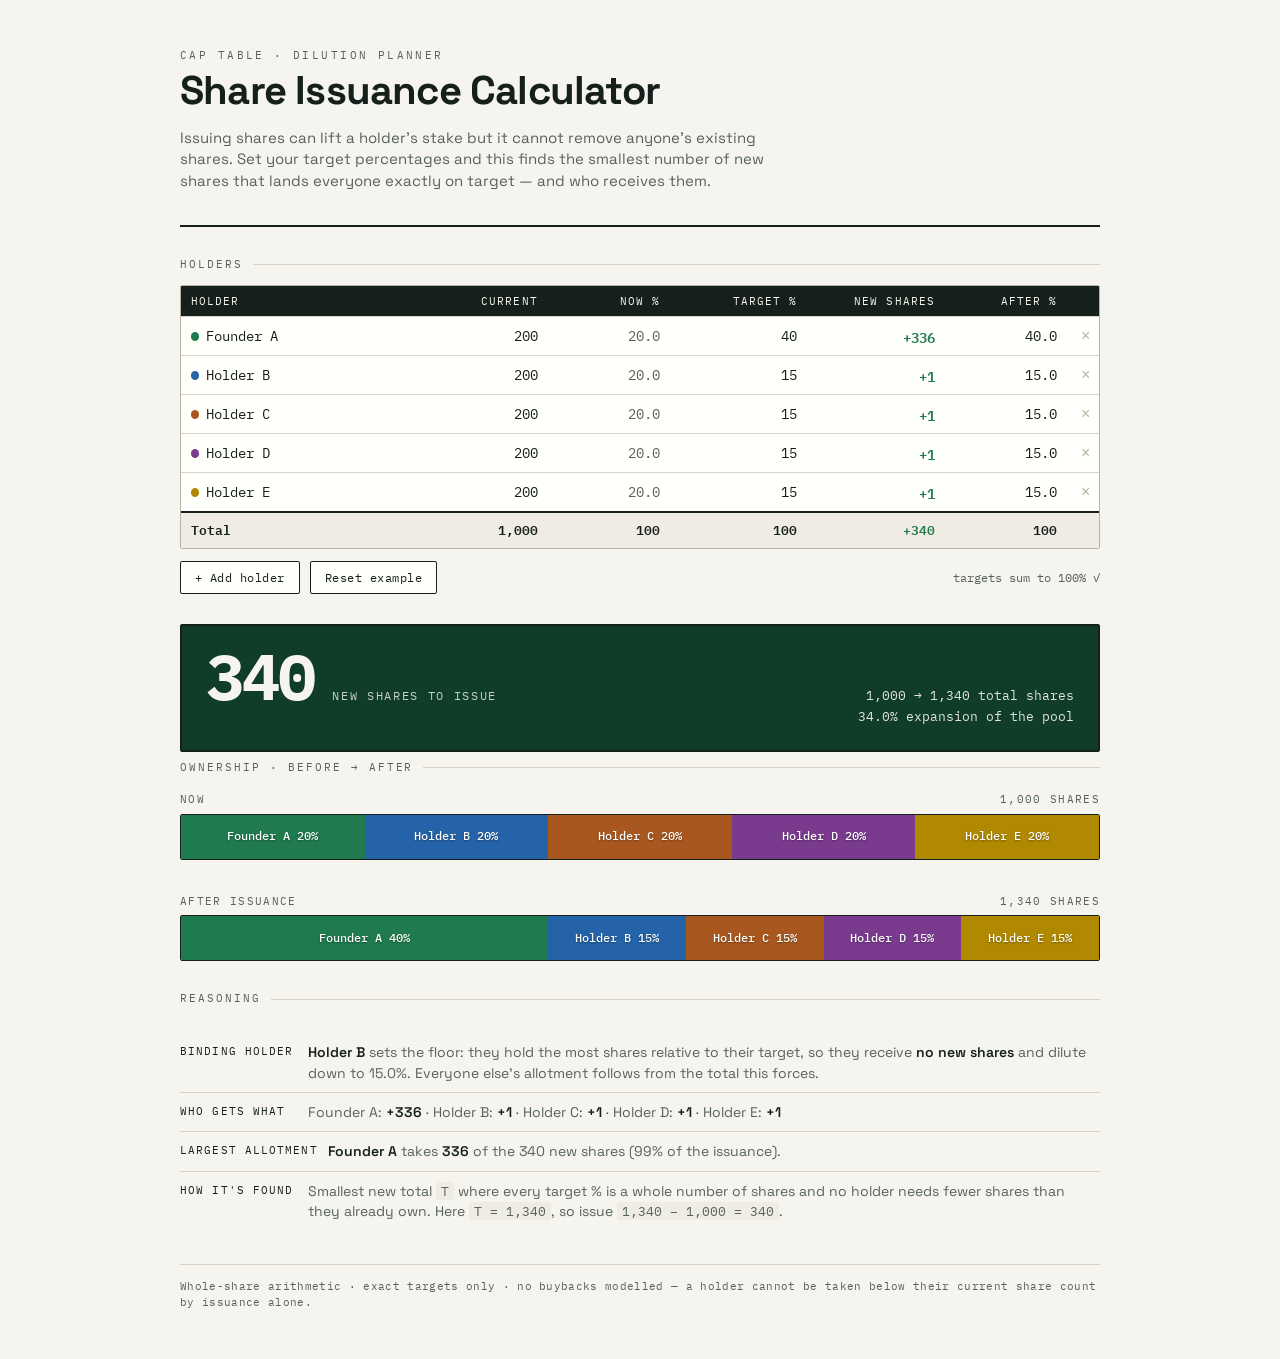
==== index.html @ bfbe6b3b "Rename share-issuance-calculator (1).html to index.html" ====
<!DOCTYPE html>
<html lang="en">
<link rel="stylesheet" href="claude-theme.css">
<head>
<meta charset="UTF-8">
<meta name="viewport" content="width=device-width, initial-scale=1.0">
<title>Share Issuance Calculator</title>
<link rel="preconnect" href="https://fonts.googleapis.com">
<link rel="preconnect" href="https://fonts.gstatic.com" crossorigin>
<link href="https://fonts.googleapis.com/css2?family=Space+Grotesk:wght@400;500;600;700&family=IBM+Plex+Mono:wght@400;500;600&display=swap" rel="stylesheet">
<style>
  :root{
    --paper:#f6f4ee;
    --ink:#15201c;
    --ink-soft:#56625b;
    --line:#d8d3c6;
    --line-strong:#b9b2a1;
    --panel:#fffffb;
    --signal:#1f7a4d;      /* control / gain */
    --signal-deep:#0f3d28;
    --warn:#9a3412;
    --disp:'Space Grotesk',system-ui,sans-serif;
    --mono:'IBM Plex Mono',ui-monospace,'SFMono-Regular',monospace;
  }
  *{box-sizing:border-box}
  html,body{margin:0}
  body{
    background:var(--paper);
    color:var(--ink);
    font-family:var(--disp);
    line-height:1.45;
    -webkit-font-smoothing:antialiased;
    padding:clamp(16px,4vw,48px);
  }
  .wrap{max-width:920px;margin:0 auto}

  header{border-bottom:2px solid var(--ink);padding-bottom:18px;margin-bottom:8px}
  .eyebrow{font-family:var(--mono);font-size:11px;letter-spacing:.22em;text-transform:uppercase;color:var(--ink-soft)}
  h1{font-size:clamp(26px,5vw,40px);font-weight:700;letter-spacing:-.02em;margin:6px 0 4px;line-height:1.04}
  .sub{color:var(--ink-soft);font-size:15px;max-width:60ch}

  section{margin-top:30px}
  .sec-label{font-family:var(--mono);font-size:11px;letter-spacing:.18em;text-transform:uppercase;color:var(--ink-soft);display:flex;align-items:center;gap:10px;margin-bottom:12px}
  .sec-label::after{content:"";flex:1;height:1px;background:var(--line)}

  /* table */
  .table{background:var(--panel);border:1px solid var(--line-strong);border-radius:2px;overflow:hidden}
  .row{display:grid;grid-template-columns:1.5fr .9fr .8fr .9fr .9fr .8fr 32px;align-items:center;gap:0}
  .row.head{background:var(--ink);color:var(--paper)}
  .row.head > div{font-family:var(--mono);font-size:10.5px;letter-spacing:.1em;text-transform:uppercase;padding:9px 10px;line-height:1.2}
  .row.body{border-top:1px solid var(--line)}
  .row.body:first-of-type{border-top:none}
  .row.body > div{padding:7px 10px;font-family:var(--mono);font-size:13.5px}
  .cell-num{text-align:right;font-variant-numeric:tabular-nums}
  .cell-readonly{color:var(--ink-soft)}
  .gain{color:var(--signal);font-weight:600}
  .loss{color:var(--ink-soft)}

  input.f{width:100%;border:none;background:transparent;font-family:inherit;font-size:inherit;color:inherit;padding:0;outline:none}
  input.f:focus{background:#fff7d6;box-shadow:0 0 0 2px var(--signal) inset;border-radius:2px}
  input.num{text-align:right;font-family:var(--mono);font-variant-numeric:tabular-nums}
  .swatch{width:9px;height:9px;border-radius:50%;display:inline-block;margin-right:7px;vertical-align:middle}
  .name-cell{display:flex;align-items:center}

  .del{border:none;background:none;color:var(--line-strong);cursor:pointer;font-size:16px;line-height:1;padding:4px;border-radius:2px}
  .del:hover{color:var(--warn)}

  .row.total{border-top:2px solid var(--ink);background:#efece3}
  .row.total > div{padding:8px 10px;font-family:var(--mono);font-size:13px;font-weight:600}

  .controls{display:flex;gap:10px;align-items:center;margin-top:12px;flex-wrap:wrap}
  button.act{font-family:var(--mono);font-size:12px;letter-spacing:.04em;border:1px solid var(--ink);background:var(--panel);color:var(--ink);padding:8px 14px;border-radius:2px;cursor:pointer}
  button.act:hover{background:var(--ink);color:var(--paper)}
  .tgt-sum{font-family:var(--mono);font-size:12px;color:var(--ink-soft);margin-left:auto}
  .tgt-sum.bad{color:var(--warn);font-weight:600}

  /* result headline */
  .result{margin-top:30px;border:2px solid var(--ink);border-radius:2px;background:var(--signal-deep);color:var(--paper);padding:22px 24px;display:flex;align-items:baseline;gap:18px;flex-wrap:wrap}
  .result .big{font-size:clamp(40px,9vw,64px);font-weight:700;letter-spacing:-.03em;font-family:var(--mono);line-height:.9}
  .result .lbl{font-family:var(--mono);font-size:12px;letter-spacing:.14em;text-transform:uppercase;opacity:.8}
  .result .meta{margin-left:auto;text-align:right;font-family:var(--mono);font-size:12.5px;opacity:.92;line-height:1.7}
  .result.infeasible{background:var(--warn)}

  /* dilution bars — the signature */
  .bars{margin-top:8px}
  .barblock{margin-top:16px}
  .barblock .tag{font-family:var(--mono);font-size:11px;letter-spacing:.12em;text-transform:uppercase;color:var(--ink-soft);margin-bottom:6px;display:flex;justify-content:space-between}
  .bar{display:flex;height:46px;border:1px solid var(--ink);border-radius:2px;overflow:hidden;background:var(--panel)}
  .seg{position:relative;display:flex;align-items:center;justify-content:center;color:#fff;font-family:var(--mono);font-size:11.5px;font-weight:500;min-width:0;transition:flex-basis .5s cubic-bezier(.4,0,.2,1);overflow:hidden;white-space:nowrap}
  .seg span{padding:0 4px;text-shadow:0 1px 2px rgba(0,0,0,.35)}
  .connectors{position:relative;height:18px}
  .connectors svg{position:absolute;inset:0;width:100%;height:100%}

  .notes{margin-top:26px;font-size:14px;color:var(--ink-soft)}
  .notes .n{display:flex;gap:10px;padding:9px 0;border-top:1px solid var(--line)}
  .notes .n:first-child{border-top:none}
  .notes .k{font-family:var(--mono);font-size:11px;letter-spacing:.1em;text-transform:uppercase;color:var(--ink);min-width:118px;flex-shrink:0;padding-top:2px}
  .notes b{color:var(--ink);font-weight:600}
  code{font-family:var(--mono);background:#efece3;padding:1px 5px;border-radius:2px;font-size:.9em}

  footer{margin-top:34px;border-top:1px solid var(--line);padding-top:14px;font-family:var(--mono);font-size:11px;color:var(--ink-soft);letter-spacing:.03em}

  @media(max-width:680px){
    .row{grid-template-columns:1.3fr .85fr .85fr 28px;}
    .hide-sm{display:none!important}
    .result .meta{margin-left:0;text-align:left;width:100%}
  }
</style>
</head>
<body>
<div class="wrap">
  <header>
    <div class="eyebrow">Cap Table · Dilution Planner</div>
    <h1>Share Issuance Calculator</h1>
    <p class="sub">Issuing shares can lift a holder's stake but it cannot remove anyone's existing shares. Set your target percentages and this finds the smallest number of new shares that lands everyone exactly on target — and who receives them.</p>
  </header>

  <section>
    <div class="sec-label">Holders</div>
    <div class="table" id="table"></div>
    <div class="controls">
      <button class="act" id="add">+ Add holder</button>
      <button class="act" id="reset">Reset example</button>
      <span class="tgt-sum" id="tgtsum"></span>
    </div>
  </section>

  <div class="result" id="result"></div>

  <section class="bars">
    <div class="sec-label">Ownership · before &rarr; after</div>
    <div class="barblock">
      <div class="tag"><span>Now</span><span id="now-total"></span></div>
      <div class="bar" id="bar-before"></div>
    </div>
    <div class="connectors"><svg id="conn" preserveAspectRatio="none"></svg></div>
    <div class="barblock">
      <div class="tag"><span>After issuance</span><span id="after-total"></span></div>
      <div class="bar" id="bar-after"></div>
    </div>
  </section>

  <section>
    <div class="sec-label">Reasoning</div>
    <div class="notes" id="notes"></div>
  </section>

  <footer>Whole-share arithmetic · exact targets only · no buybacks modelled — a holder cannot be taken below their current share count by issuance alone.</footer>
</div>

<script>
const PALETTE=['#1f7a4d','#2563a8','#a8581f','#7a3b8f','#b08900','#0f8a8a','#9a3412','#4a5568'];

let holders=[];
function example(){
  holders=[
    {name:'Founder A',shares:200,target:40},
    {name:'Holder B',shares:200,target:15},
    {name:'Holder C',shares:200,target:15},
    {name:'Holder D',shares:200,target:15},
    {name:'Holder E',shares:200,target:15},
  ];
}
example();

/* ---------- math ---------- */
function gcd(a,b){a=Math.abs(a);b=Math.abs(b);while(b){[a,b]=[b,a%b]}return a||1}
function lcm(a,b){return a/gcd(a,b)*b}
function toFraction(pct){
  const s=String(pct);
  const dec=s.includes('.')?s.split('.')[1].length:0;
  const scale=Math.pow(10,dec);
  let num=Math.round(pct*scale);      // over 100*scale
  let den=100*scale;
  const g=gcd(num,den);
  return {num:num/g,den:den/g};
}

function compute(){
  const S=holders.reduce((t,h)=>t+(Number(h.shares)||0),0);
  const tsum=holders.reduce((t,h)=>t+(Number(h.target)||0),0);
  const targetsOk=Math.abs(tsum-100)<1e-6;

  // infeasible: holder forced to 0% while holding shares (needs buyback)
  let needsBuyback=holders.find(h=>(Number(h.target)||0)===0 && (Number(h.shares)||0)>0);

  let feasible=targetsOk && !needsBuyback && S>0;
  const fr=holders.map(h=>toFraction(Number(h.target)||0));

  let Tmin=S, L=1, binding=null, bindingRatio=-1;
  holders.forEach((h,i)=>{
    const f=fr[i]; const sh=Number(h.shares)||0;
    if(f.num>0){
      L=lcm(L,f.den);
      const ratio=sh*f.den/f.num;          // = sh / target  (min total so this holder isn't reduced)
      if(ratio>bindingRatio){bindingRatio=ratio;binding=i;}
      if(ratio>Tmin)Tmin=ratio;
    }
  });

  let T=Math.max(Math.ceil(Tmin-1e-9),S);
  if(L>1){ T=Math.ceil(T/L)*L; }
  if(T<1)T=L;

  const rows=holders.map((h,i)=>{
    const f=fr[i];const sh=Number(h.shares)||0;
    const after = f.num>0 ? Math.round(f.num*T/f.den) : sh; // 0% holders keep shares (would be flagged)
    const issued= after-sh;
    return {
      name:h.name, before:sh,
      beforePct: S>0? sh/S*100 : 0,
      issued, after,
      afterPct: T>0? after/T*100 : 0,
      color:PALETTE[i%PALETTE.length]
    };
  });

  const N=rows.reduce((t,r)=>t+Math.max(r.issued,0),0);
  return {S,T,N,rows,feasible,targetsOk,tsum,needsBuyback,binding,Tmin};
}

/* ---------- render ---------- */
const fmt=n=>Number(n).toLocaleString('en-US');

function render(){
  const r=compute();
  // table
  const t=document.getElementById('table');
  let html=`<div class="row head">
    <div>Holder</div><div class="cell-num">Current</div><div class="cell-num hide-sm">Now %</div>
    <div class="cell-num">Target %</div><div class="cell-num hide-sm">New shares</div><div class="cell-num">After %</div><div></div>
  </div>`;
  r.rows.forEach((row,i)=>{
    const issuedTxt = row.issued>0?`+${fmt(row.issued)}`:(row.issued<0?fmt(row.issued):'0');
    const issuedCls = row.issued>0?'gain':(row.issued<0?'loss':'');
    html+=`<div class="row body">
      <div class="name-cell"><span class="swatch" style="background:${row.color}"></span><input class="f" data-i="${i}" data-k="name" value="${escapeHtml(holders[i].name)}"></div>
      <div class="cell-num"><input class="f num" data-i="${i}" data-k="shares" value="${holders[i].shares}"></div>
      <div class="cell-num cell-readonly hide-sm">${row.beforePct.toFixed(1)}</div>
      <div class="cell-num"><input class="f num" data-i="${i}" data-k="target" value="${holders[i].target}"></div>
      <div class="cell-num hide-sm ${issuedCls}">${issuedTxt}</div>
      <div class="cell-num">${row.afterPct.toFixed(1)}</div>
      <div><button class="del" data-del="${i}" title="Remove">&times;</button></div>
    </div>`;
  });
  html+=`<div class="row total">
    <div>Total</div><div class="cell-num">${fmt(r.S)}</div><div class="cell-num hide-sm">100</div>
    <div class="cell-num">${r.tsum}</div><div class="cell-num hide-sm gain">+${fmt(r.N)}</div><div class="cell-num">100</div><div></div>
  </div>`;
  t.innerHTML=html;

  // wire inputs
  t.querySelectorAll('input.f').forEach(inp=>{
    inp.addEventListener('input',e=>{
      const i=+e.target.dataset.i,k=e.target.dataset.k;
      holders[i][k]= k==='name'? e.target.value : (e.target.value===''?'':Number(e.target.value));
      // re-render but keep focus
      const sel=e.target.selectionStart;
      render();
      const again=document.querySelector(`input.f[data-i="${i}"][data-k="${k}"]`);
      if(again){again.focus();try{again.setSelectionRange(sel,sel)}catch(_){}}
    });
  });
  t.querySelectorAll('[data-del]').forEach(b=>b.addEventListener('click',e=>{
    holders.splice(+e.target.dataset.del,1);render();
  }));

  // target sum indicator
  const ts=document.getElementById('tgtsum');
  if(r.targetsOk){ts.textContent='targets sum to 100% ✓';ts.className='tgt-sum';}
  else{ts.textContent=`targets sum to ${r.tsum}% — must equal 100%`;ts.className='tgt-sum bad';}

  // result headline
  const res=document.getElementById('result');
  if(!r.feasible){
    res.className='result infeasible';
    let msg='Targets must sum to exactly 100%.';
    if(r.needsBuyback)msg=`<b>${escapeHtml(r.needsBuyback.name)}</b> holds shares but is set to 0%. Issuance can't remove shares — that requires a buyback or transfer.`;
    else if(r.S<=0)msg='Add current share counts to begin.';
    res.innerHTML=`<div class="lbl">Cannot reach targets by issuance</div><div class="meta" style="margin-left:auto">${msg}</div>`;
  }else{
    res.className='result';
    res.innerHTML=`<div class="big">${fmt(r.N)}</div>
      <div><div class="lbl">new shares to issue</div></div>
      <div class="meta">${fmt(r.S)} &rarr; ${fmt(r.T)} total shares<br>${(r.N/r.S*100).toFixed(1)}% expansion of the pool</div>`;
  }

  // bars
  document.getElementById('now-total').textContent=`${fmt(r.S)} shares`;
  document.getElementById('after-total').textContent=`${fmt(r.T)} shares`;
  drawBar('bar-before',r.rows,'beforePct');
  drawBar('bar-after',r.rows,'afterPct');

  // notes
  renderNotes(r);
}

function drawBar(id,rows,key){
  const el=document.getElementById(id);
  el.innerHTML=rows.map(r=>{
    const pct=r[key];
    const showLabel=pct>=7;
    return `<div class="seg" style="flex:0 0 ${pct}%;background:${r.color}" title="${escapeHtml(r.name)}: ${pct.toFixed(1)}%">${showLabel?`<span>${escapeHtml(shortName(r.name))} ${pct.toFixed(0)}%</span>`:''}</div>`;
  }).join('');
}
function shortName(n){return n.length>14?n.slice(0,13)+'…':n;}

function renderNotes(r){
  const n=document.getElementById('notes');
  if(!r.feasible){n.innerHTML='';return;}
  const b=r.rows[r.binding];
  const gainers=r.rows.filter(x=>x.issued>0);
  const topGain=gainers.slice().sort((a,b)=>b.issued-a.issued)[0];
  let html='';
  if(b){
    html+=`<div class="n"><div class="k">Binding holder</div><div><b>${escapeHtml(b.name)}</b> sets the floor: they hold the most shares relative to their target, so they receive <b>no new shares</b> and dilute down to ${b.afterPct.toFixed(1)}%. Everyone else's allotment follows from the total this forces.</div></div>`;
  }
  html+=`<div class="n"><div class="k">Who gets what</div><div>${r.rows.map(x=>`${escapeHtml(x.name)}: <b class="${x.issued>0?'gain':''}">${x.issued>0?'+'+fmt(x.issued):fmt(x.issued)}</b>`).join(' · ')}</div></div>`;
  if(topGain)html+=`<div class="n"><div class="k">Largest allotment</div><div><b>${escapeHtml(topGain.name)}</b> takes <b>${fmt(topGain.issued)}</b> of the ${fmt(r.N)} new shares (${(topGain.issued/r.N*100).toFixed(0)}% of the issuance).</div></div>`;
  html+=`<div class="n"><div class="k">How it's found</div><div>Smallest new total <code>T</code> where every target % is a whole number of shares and no holder needs fewer shares than they already own. Here <code>T = ${fmt(r.T)}</code>, so issue <code>${fmt(r.T)} − ${fmt(r.S)} = ${fmt(r.N)}</code>.</div></div>`;
  n.innerHTML=html;
}

function escapeHtml(s){return String(s).replace(/[&<>"']/g,c=>({'&':'&amp;','<':'&lt;','>':'&gt;','"':'&quot;',"'":'&#39;'}[c]))}

document.getElementById('add').addEventListener('click',()=>{
  holders.push({name:'New holder',shares:0,target:0});render();
});
document.getElementById('reset').addEventListener('click',()=>{example();render();});

render();
</script>
</body>
</html>
---- claude-theme.css ----
:root {
  --font-sans: -apple-system, BlinkMacSystemFont, "Segoe UI", Roboto, Helvetica, Arial, sans-serif;
  --font-serif: Georgia, "Times New Roman", serif;
  --font-mono: "SFMono-Regular", Consolas, "Liberation Mono", Menlo, Courier, monospace;

  --color-background-primary: #ffffff;
  --color-background-secondary: #f5f4f0;
  --color-background-tertiary: #eae9e5;
  --color-background-info: #E6F1FB;
  --color-background-danger: #FCEBEB;
  --color-background-success: #EAF3DE;
  --color-background-warning: #FAEEDA;

  --color-text-primary: #1a1a1a;
  --color-text-secondary: #666660;
  --color-text-tertiary: #999990;
  --color-text-info: #0C447C;
  --color-text-danger: #791F1F;
  --color-text-success: #27500A;
  --color-text-warning: #633806;

  --color-border-primary: rgba(0, 0, 0, 0.4);
  --color-border-secondary: rgba(0, 0, 0, 0.3);
  --color-border-tertiary: rgba(0, 0, 0, 0.15);
  --color-border-info: #85B7EB;
  --color-border-danger: #F09595;
  --color-border-success: #97C459;
  --color-border-warning: #FAC775;

  --border-radius-md: 8px;
  --border-radius-lg: 12px;
  --border-radius-xl: 16px;
}

@media (prefers-color-scheme: dark) {
  :root {
    --color-background-primary: #1a1a1a;
    --color-background-secondary: #2a2a28;
    --color-background-tertiary: #333330;
    --color-background-info: #042C53;
    --color-background-danger: #501313;
    --color-background-success: #173404;
    --color-background-warning: #412402;

    --color-text-primary: #ececec;
    --color-text-secondary: #a0a098;
    --color-text-tertiary: #706f6a;
    --color-text-info: #85B7EB;
    --color-text-danger: #F09595;
    --color-text-success: #C0DD97;
    --color-text-warning: #FAC775;

    --color-border-primary: rgba(255, 255, 255, 0.4);
    --color-border-secondary: rgba(255, 255, 255, 0.3);
    --color-border-tertiary: rgba(255, 255, 255, 0.15);
    --color-border-info: #185FA5;
    --color-border-danger: #A32D2D;
    --color-border-success: #3B6D11;
    --color-border-warning: #854F0B;
  }
}

body {
  font-family: var(--font-sans);
  color: var(--color-text-primary);
  background: var(--color-background-primary);
  margin: 0;
  padding: 24px;
  line-height: 1.5;
}
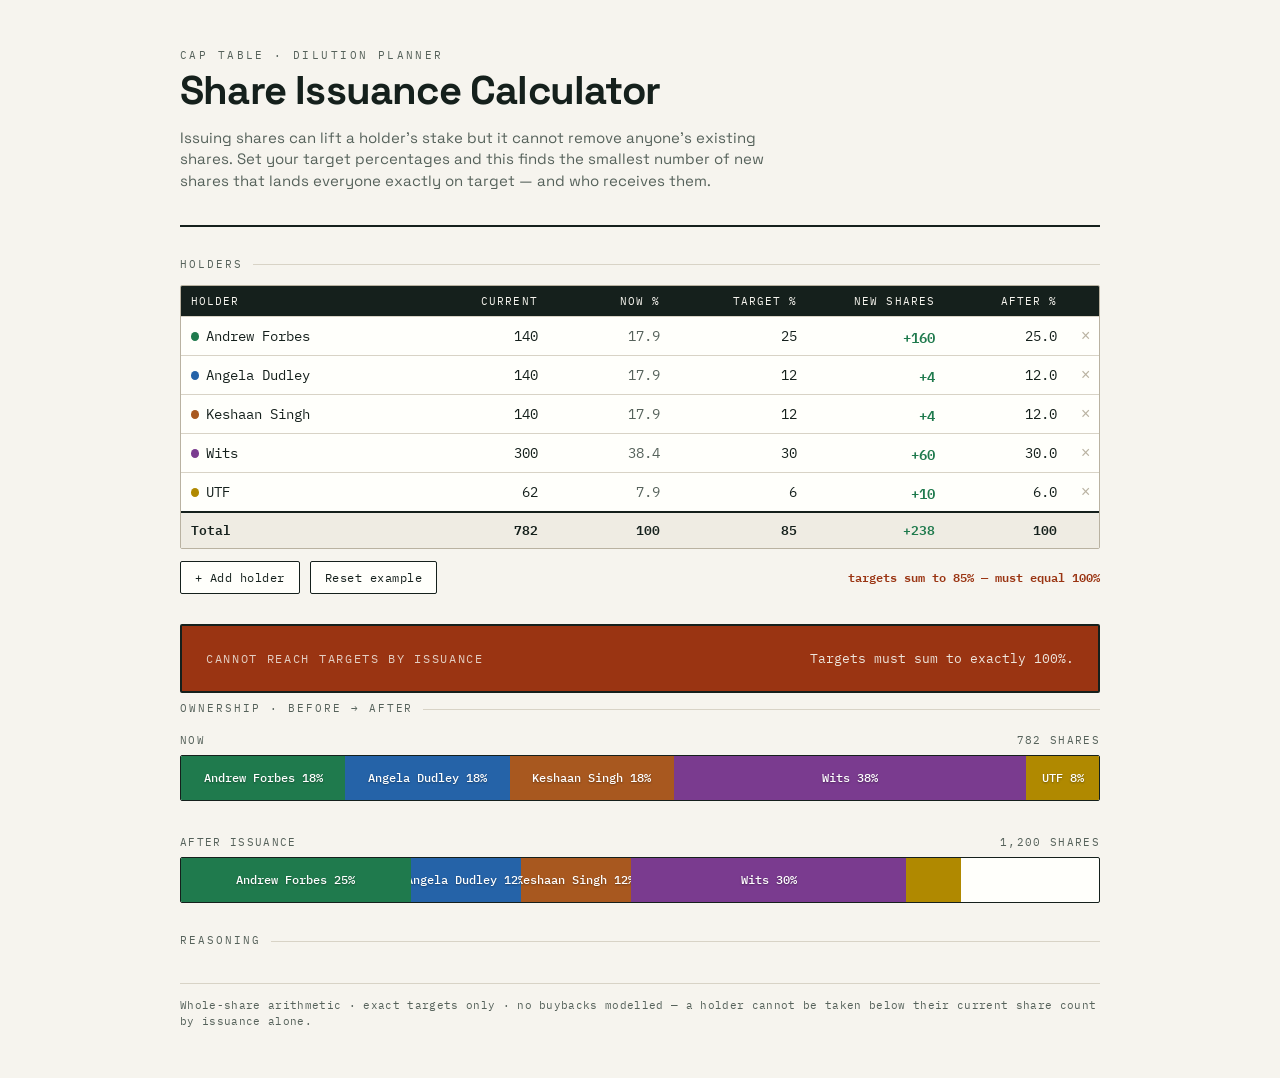
==== commit 2621b974: "Update index.html" ====
--- a/index.html
+++ b/index.html
@@ -154,11 +154,11 @@
 let holders=[];
 function example(){
   holders=[
-    {name:'Founder A',shares:200,target:40},
-    {name:'Holder B',shares:200,target:15},
-    {name:'Holder C',shares:200,target:15},
-    {name:'Holder D',shares:200,target:15},
-    {name:'Holder E',shares:200,target:15},
+    {name:'Andrew Forbes',shares:140,target:25},
+    {name:'Angela Dudley',shares:140,target:12},
+    {name:'Keshaan Singh',shares:140,target:12},
+    {name:'Wits',shares:300,target:30},
+    {name:'UTF',shares:62,target:6},
   ];
 }
 example();
